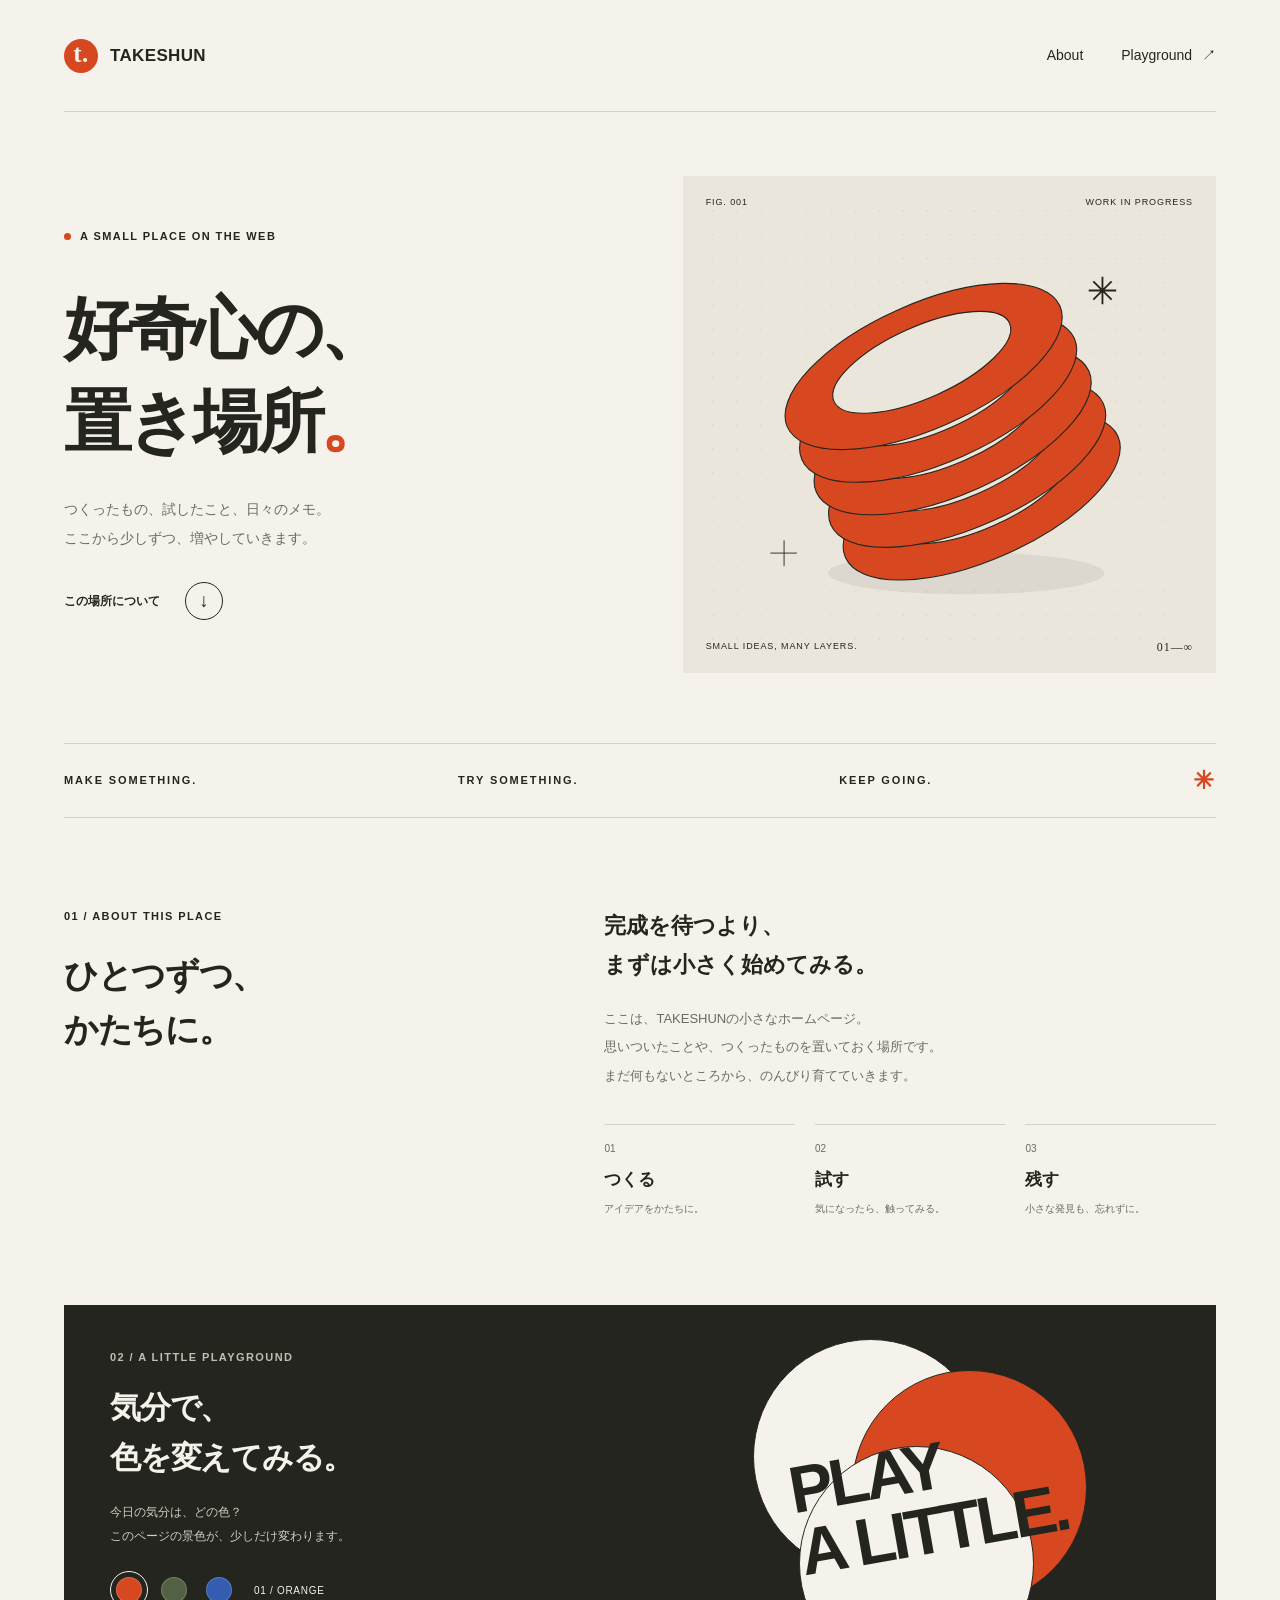
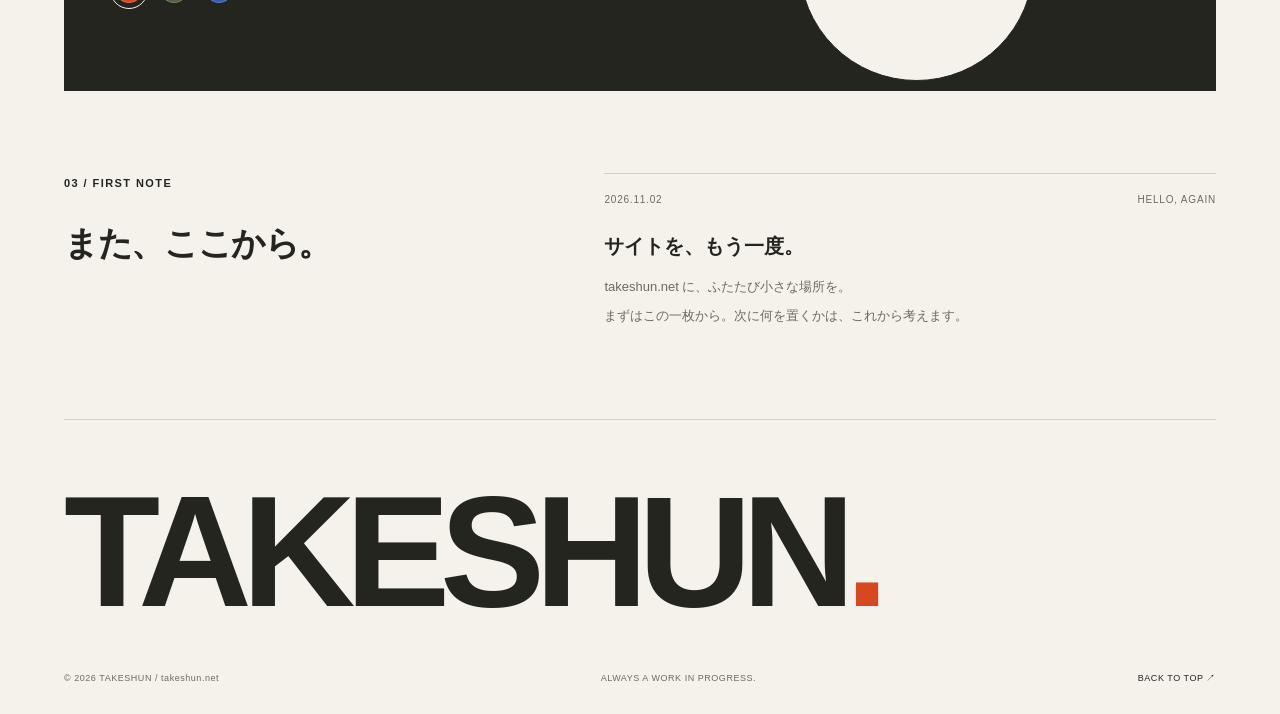
==== index.html @ ebda7972 "Create TAKESHUN personal website" ====
<!doctype html>
<html lang="ja">
<head>
  <meta charset="utf-8">
  <meta name="viewport" content="width=device-width, initial-scale=1">
  <meta name="theme-color" content="#f4f2eb">
  <meta name="description" content="TAKESHUN&#12398;&#23567;&#12373;&#12394;&#12507;&#12540;&#12512;&#12506;&#12540;&#12472;&#12290;&#12388;&#12367;&#12387;&#12383;&#12418;&#12398;&#12289;&#35430;&#12375;&#12383;&#12371;&#12392;&#12289;&#26085;&#12293;&#12398;&#12513;&#12514;&#12434;&#12289;&#23569;&#12375;&#12378;&#12388;&#12290;">
  <meta property="og:title" content="TAKESHUN &#8212; &#22909;&#22855;&#24515;&#12398;&#12289;&#32622;&#12365;&#22580;&#25152;&#12290;">
  <meta property="og:description" content="&#12388;&#12367;&#12427;&#12290;&#35430;&#12377;&#12290;&#23569;&#12375;&#12378;&#12388;&#12290;takeshun.net">
  <meta property="og:type" content="website">
  <title>TAKESHUN &#8212; &#22909;&#22855;&#24515;&#12398;&#12289;&#32622;&#12365;&#22580;&#25152;&#12290;</title>
  <link rel="icon" href="./favicon.svg" type="image/svg+xml">
  <link rel="stylesheet" href="./style.css">
  <script src="./script.js" defer></script>
</head>
<body id="top">
  <a class="skip" href="#main">&#26412;&#25991;&#12408;&#31227;&#21205;</a>
  <div class="page">
    <header class="header">
      <a class="brand" href="#top" aria-label="TAKESHUN &#12488;&#12483;&#12503;"><span class="brand-mark" aria-hidden="true">t.</span> TAKESHUN</a>
      <nav aria-label="&#12513;&#12452;&#12531;&#12490;&#12499;&#12466;&#12540;&#12471;&#12519;&#12531;"><a href="#about">About</a><a href="#playground">Playground <span aria-hidden="true">&#8599;</span></a></nav>
    </header>
    <main id="main">
      <section class="hero" aria-labelledby="hero-title">
        <div class="hero-copy">
          <p class="eyebrow"><span class="dot"></span> A SMALL PLACE ON THE WEB</p>
          <h1 id="hero-title">&#22909;&#22855;&#24515;&#12398;&#12289;<br>&#32622;&#12365;&#22580;&#25152;<span class="accent">&#12290;</span></h1>
          <p class="intro">&#12388;&#12367;&#12387;&#12383;&#12418;&#12398;&#12289;&#35430;&#12375;&#12383;&#12371;&#12392;&#12289;&#26085;&#12293;&#12398;&#12513;&#12514;&#12290;<br>&#12371;&#12371;&#12363;&#12425;&#23569;&#12375;&#12378;&#12388;&#12289;&#22679;&#12420;&#12375;&#12390;&#12356;&#12365;&#12414;&#12377;&#12290;</p>
          <a class="hero-link" href="#about">&#12371;&#12398;&#22580;&#25152;&#12395;&#12388;&#12356;&#12390; <span class="round-arrow" aria-hidden="true">&#8595;</span></a>
        </div>
        <div class="art-panel">
          <div class="art-label"><span>FIG. 001</span><span>WORK IN PROGRESS</span></div>
          <svg class="sculpture" viewBox="0 0 520 470" aria-hidden="true">
            <defs><pattern id="grid" width="26" height="26" patternUnits="userSpaceOnUse"><circle cx="1" cy="1" r=".8" fill="currentColor" opacity=".13"/></pattern></defs>
            <rect width="520" height="470" fill="url(#grid)"/>
            <ellipse cx="278" cy="397" rx="151" ry="23" fill="currentColor" opacity=".07"/>
            <g class="rings" transform="rotate(-24 260 235)">
              <g class="ring"><ellipse cx="260" cy="321" rx="163" ry="68"/><ellipse class="hole" cx="260" cy="316" rx="105" ry="39"/></g>
              <g class="ring"><ellipse cx="260" cy="282" rx="163" ry="68"/><ellipse class="hole" cx="260" cy="277" rx="105" ry="39"/></g>
              <g class="ring"><ellipse cx="260" cy="243" rx="163" ry="68"/><ellipse class="hole" cx="260" cy="238" rx="105" ry="39"/></g>
              <g class="ring"><ellipse cx="260" cy="204" rx="163" ry="68"/><ellipse class="hole" cx="260" cy="199" rx="105" ry="39"/></g>
              <g class="ring"><ellipse cx="260" cy="165" rx="163" ry="68"/><ellipse class="hole" cx="260" cy="160" rx="105" ry="39"/></g>
            </g>
            <path d="M427 73v30M412 88h30M417 78l20 20M417 98l20-20" stroke="currentColor" stroke-width="2"/>
            <path d="M64 375h29m-14-14v28" stroke="currentColor" stroke-width="1"/>
          </svg>
          <div class="art-bottom"><span>SMALL IDEAS, MANY LAYERS.</span><span class="art-number">01&#8212;&#8734;</span></div>
        </div>
      </section>
      <div class="ticker" aria-hidden="true"><span>MAKE SOMETHING.</span><span>TRY SOMETHING.</span><span>KEEP GOING.</span><span class="ticker-star">&#10035;</span></div>
      <section id="about" class="about section">
        <div class="section-heading"><span class="eyebrow">01 / ABOUT THIS PLACE</span><h2>&#12402;&#12392;&#12388;&#12378;&#12388;&#12289;<br>&#12363;&#12383;&#12385;&#12395;&#12290;</h2></div>
        <div class="about-content"><p class="lead">&#23436;&#25104;&#12434;&#24453;&#12388;&#12424;&#12426;&#12289;<br>&#12414;&#12378;&#12399;&#23567;&#12373;&#12367;&#22987;&#12417;&#12390;&#12415;&#12427;&#12290;</p><p>&#12371;&#12371;&#12399;&#12289;TAKESHUN&#12398;&#23567;&#12373;&#12394;&#12507;&#12540;&#12512;&#12506;&#12540;&#12472;&#12290;<br>&#24605;&#12356;&#12388;&#12356;&#12383;&#12371;&#12392;&#12420;&#12289;&#12388;&#12367;&#12387;&#12383;&#12418;&#12398;&#12434;&#32622;&#12356;&#12390;&#12362;&#12367;&#22580;&#25152;&#12391;&#12377;&#12290;<br>&#12414;&#12384;&#20309;&#12418;&#12394;&#12356;&#12392;&#12371;&#12429;&#12363;&#12425;&#12289;&#12398;&#12435;&#12403;&#12426;&#32946;&#12390;&#12390;&#12356;&#12365;&#12414;&#12377;&#12290;</p>
          <div class="principles"><div><span>01</span><strong>&#12388;&#12367;&#12427;</strong><small>&#12450;&#12452;&#12487;&#12450;&#12434;&#12363;&#12383;&#12385;&#12395;&#12290;</small></div><div><span>02</span><strong>&#35430;&#12377;</strong><small>&#27671;&#12395;&#12394;&#12387;&#12383;&#12425;&#12289;&#35302;&#12387;&#12390;&#12415;&#12427;&#12290;</small></div><div><span>03</span><strong>&#27531;&#12377;</strong><small>&#23567;&#12373;&#12394;&#30330;&#35211;&#12418;&#12289;&#24536;&#12428;&#12378;&#12395;&#12290;</small></div></div>
        </div>
      </section>
      <section id="playground" class="playground section">
        <div class="play-copy"><span class="eyebrow">02 / A LITTLE PLAYGROUND</span><h2>&#27671;&#20998;&#12391;&#12289;<br>&#33394;&#12434;&#22793;&#12360;&#12390;&#12415;&#12427;&#12290;</h2><p>&#20170;&#26085;&#12398;&#27671;&#20998;&#12399;&#12289;&#12393;&#12398;&#33394;&#65311;<br>&#12371;&#12398;&#12506;&#12540;&#12472;&#12398;&#26223;&#33394;&#12364;&#12289;&#23569;&#12375;&#12384;&#12369;&#22793;&#12431;&#12426;&#12414;&#12377;&#12290;</p>
          <div class="palette" role="group" aria-label="&#12506;&#12540;&#12472;&#12398;&#12450;&#12463;&#12475;&#12531;&#12488;&#12459;&#12521;&#12540;">
            <button class="swatch selected" data-theme="orange" aria-label="&#12458;&#12524;&#12531;&#12472;" aria-pressed="true"><span style="--swatch:#d74720"></span></button>
            <button class="swatch" data-theme="green" aria-label="&#12464;&#12522;&#12540;&#12531;" aria-pressed="false"><span style="--swatch:#526044"></span></button>
            <button class="swatch" data-theme="blue" aria-label="&#12502;&#12523;&#12540;" aria-pressed="false"><span style="--swatch:#355cb0"></span></button>
            <span class="palette-name" id="palette-name" aria-live="polite">01 / ORANGE</span>
          </div>
        </div>
        <div class="play-art" aria-hidden="true"><div class="play-disc disc-one"></div><div class="play-disc disc-two"></div><div class="play-disc disc-three"></div><span>PLAY<br>A LITTLE.</span></div>
      </section>
      <section class="note section" aria-labelledby="note-title"><div class="section-heading"><span class="eyebrow">03 / FIRST NOTE</span><h2 id="note-title">&#12414;&#12383;&#12289;&#12371;&#12371;&#12363;&#12425;&#12290;</h2></div><article><div class="note-meta"><time datetime="2026-11-02">2026.11.02</time><span>HELLO, AGAIN</span></div><h3>&#12469;&#12452;&#12488;&#12434;&#12289;&#12418;&#12358;&#19968;&#24230;&#12290;</h3><p>takeshun.net &#12395;&#12289;&#12405;&#12383;&#12383;&#12403;&#23567;&#12373;&#12394;&#22580;&#25152;&#12434;&#12290;<br>&#12414;&#12378;&#12399;&#12371;&#12398;&#19968;&#26522;&#12363;&#12425;&#12290;&#27425;&#12395;&#20309;&#12434;&#32622;&#12367;&#12363;&#12399;&#12289;&#12371;&#12428;&#12363;&#12425;&#32771;&#12360;&#12414;&#12377;&#12290;</p></article></section>
    </main>
    <footer><a class="footer-wordmark" href="#top" aria-label="&#12506;&#12540;&#12472;&#12398;&#20808;&#38957;&#12408;">TAKESHUN<span class="accent">.</span></a><div class="footer-bottom"><span>&#169; 2026 TAKESHUN / takeshun.net</span><span>ALWAYS A WORK IN PROGRESS.</span><a href="#top">BACK TO TOP &#8599;</a></div></footer>
  </div>
</body>
</html>
---- style.css ----
:root{--bg:#f4f2eb;--ink:#25251f;--muted:#6c6a62;--line:#d4d1c6;--accent:#d74720;--tint:#eae6dc;--white:#fffdf6;color-scheme:light}
*{box-sizing:border-box}html{scroll-behavior:smooth;scroll-padding-top:24px}body{margin:0;background:var(--bg);color:var(--ink);font-family:"Yu Gothic","Hiragino Kaku Gothic ProN",Meiryo,sans-serif;-webkit-font-smoothing:antialiased}a{color:inherit;text-decoration:none}button{font:inherit}a,button{-webkit-tap-highlight-color:transparent}a:focus-visible,button:focus-visible{outline:3px solid var(--accent);outline-offset:6px}.skip{position:fixed;left:16px;top:-90px;z-index:10;background:var(--ink);color:white;padding:12px}.skip:focus{top:16px}.page{max-width:1440px;margin:auto;padding:0 64px}.header{height:112px;display:flex;align-items:center;justify-content:space-between;border-bottom:1px solid var(--line)}.brand{display:flex;align-items:center;gap:12px;font:800 17px Arial,sans-serif;letter-spacing:.02em}.brand-mark{display:grid;place-items:center;width:34px;height:34px;background:var(--accent);color:var(--bg);border-radius:50%;font:bold 25px Georgia,serif;padding-bottom:4px}nav{display:flex;gap:38px;font:14px Arial,sans-serif}nav a:hover{color:var(--accent)}nav span{padding-left:6px}.hero{display:grid;grid-template-columns:1.1fr 1fr;align-items:center;gap:32px;padding:64px 0 70px}.eyebrow{font:11px/1.5 Arial,sans-serif;font-weight:600;letter-spacing:.13em}.hero .eyebrow{display:flex;align-items:center;gap:9px;margin:0 0 38px}.dot{height:7px;width:7px;border-radius:50%;background:var(--accent)}h1{font-size:clamp(42px,5.3vw,76px);line-height:1.37;letter-spacing:-.065em;margin:0 0 26px;font-weight:700}.accent{color:var(--accent)}.intro{font-size:14px;line-height:2.1;color:var(--muted);margin:0 0 29px}.hero-link{display:inline-flex;align-items:center;gap:25px;font-size:12px;font-weight:700}.round-arrow{display:grid;place-items:center;width:38px;height:38px;border:1px solid var(--ink);border-radius:50%;font:19px Arial,sans-serif;transition:background .2s,color .2s}.hero-link:hover .round-arrow{background:var(--ink);color:var(--bg)}.art-panel{position:relative;background:var(--tint);padding:20px 23px 18px;align-self:stretch;display:flex;flex-direction:column;justify-content:space-between;min-height:400px}.art-label,.art-bottom{display:flex;justify-content:space-between;align-items:center;font:9px/1.5 Arial,sans-serif;letter-spacing:.1em}.sculpture{display:block;width:100%;max-height:430px;overflow:visible}.ring{fill:var(--accent);stroke:var(--ink);stroke-width:1.2;transition:fill .3s}.hole{fill:var(--tint);stroke:var(--ink)}.art-number{font:12px Georgia,serif}.ticker{border-top:1px solid var(--line);border-bottom:1px solid var(--line);display:flex;justify-content:space-between;align-items:center;gap:20px;padding:22px 0;font:11px Arial,sans-serif;font-weight:700;letter-spacing:.17em}.ticker-star{font-size:25px;color:var(--accent)}.section{scroll-margin-top:28px}.about{display:grid;grid-template-columns:1fr 1.3fr;gap:70px;padding:88px 0}.section-heading h2,.play-copy h2{font-size:34px;letter-spacing:-.04em;line-height:1.6;margin:24px 0 0}.lead{font-size:22px!important;line-height:1.8!important;font-weight:700;color:var(--ink)!important;margin:0 0 20px!important}.about-content>p{font-size:13px;line-height:2.2;color:var(--muted);margin:0}.principles{display:grid;grid-template-columns:repeat(3,1fr);margin-top:34px;gap:20px}.principles>div{border-top:1px solid var(--line);padding-top:18px}.principles span{font:10px Arial,sans-serif;color:var(--muted);display:block}.principles strong{font-size:17px;display:block;margin:14px 0 9px}.principles small{font-size:10px;color:var(--muted);line-height:1.7;display:block}.playground{display:grid;grid-template-columns:1fr 1fr;background:var(--ink);color:var(--bg);overflow:hidden;min-height:386px}.play-copy{padding:42px 46px}.play-copy>.eyebrow{color:#c0bfb2}.play-copy h2{margin-top:17px;font-size:31px}.play-copy p{font-size:12px;line-height:2;color:#d0cfc4;margin:18px 0 23px}.palette{display:flex;align-items:center;gap:7px}.swatch{display:grid;place-items:center;width:38px;height:38px;padding:5px;border:1px solid transparent;background:transparent;border-radius:50%;cursor:pointer}.swatch span{display:block;width:26px;height:26px;background:var(--swatch);border-radius:50%;border:1px solid #ffffff30}.swatch.selected{border-color:var(--bg)}.swatch:focus-visible{outline-color:var(--bg)}.palette-name{font:10px Arial,sans-serif;letter-spacing:.07em;margin-left:9px}.play-art{position:relative;min-height:360px;display:flex;align-items:center;justify-content:center;isolation:isolate}.play-art>span{position:relative;z-index:2;color:var(--ink);font:900 66px/.95 Arial,sans-serif;letter-spacing:-.06em;transform:rotate(-10deg)}.play-disc{position:absolute;width:235px;height:235px;border-radius:50%;background:var(--accent);border:1px solid var(--ink);transition:background .3s}.disc-one{transform:translate(-58px,-42px);background:var(--bg)}.disc-two{transform:translate(41px,-11px)}.disc-three{transform:translate(-12px,65px);background:var(--bg)}.note{display:grid;grid-template-columns:1fr 1.3fr;gap:70px;padding:82px 0 88px;border-bottom:1px solid var(--line)}.note article{border-top:1px solid var(--line);padding-top:20px}.note-meta{display:flex;justify-content:space-between;font:10px Arial,sans-serif;letter-spacing:.08em;color:var(--muted)}.note h3{font-size:20px;margin:28px 0 13px}.note p{font-size:13px;line-height:2.2;color:var(--muted);margin:0}footer{padding:45px 0 28px}.footer-wordmark{font:900 clamp(46px,12.3vw,173px)/1.1 Arial,sans-serif;letter-spacing:-.065em;display:block;width:max-content;max-width:100%}.footer-bottom{display:flex;justify-content:space-between;gap:18px;margin-top:33px;font:9px/1.7 Arial,sans-serif;letter-spacing:.06em;color:var(--muted)}.footer-bottom a{color:var(--ink)}.footer-bottom a:hover{text-decoration:underline}
@media(min-width:1500px){.hero{gap:64px}}
@media(max-width:1000px){.page{padding:0 36px}.hero{gap:22px;padding:48px 0}.art-panel{padding:16px;min-height:330px}.hero .eyebrow{font-size:9px;letter-spacing:.08em;margin-bottom:25px}.intro{font-size:12px}.about,.note{gap:35px;padding:64px 0}.play-copy{padding:34px 28px}.play-art>span{font-size:54px}.play-disc{width:190px;height:190px}.art-label,.art-bottom{font-size:8px}.principles{gap:12px}}
@media(max-width:650px){.page{padding:0 22px}.header{height:84px}.brand{font-size:14px;gap:9px}.brand-mark{width:30px;height:30px;font-size:23px}nav{font-size:12px;gap:19px}.hero{grid-template-columns:1fr;gap:34px;padding:42px 0 34px}.hero .eyebrow{font-size:9px;margin-bottom:26px}h1{font-size:clamp(44px,11vw,66px);line-height:1.4;margin-bottom:21px}.intro{font-size:12px;margin-bottom:22px}.hero-link{font-size:11px;gap:19px}.art-panel{min-height:0;padding:17px}.sculpture{max-height:325px}.art-label,.art-bottom{font-size:8px}.ticker{gap:10px;font-size:8px;letter-spacing:.06em;padding:15px 0}.ticker-star{font-size:19px}.about,.note{grid-template-columns:1fr;gap:30px;padding:49px 0}.section-heading h2{font-size:28px;line-height:1.5;margin-top:17px}.section-heading h2 br{display:none}.lead{font-size:19px!important}.about-content>p,.note p{font-size:12px}.principles{gap:13px;margin-top:28px}.principles small{font-size:9px}.playground{grid-template-columns:1fr}.play-copy{padding:32px 26px 8px}.play-copy h2{font-size:28px}.play-art{min-height:310px}.play-art>span{font-size:60px}.play-disc{width:200px;height:200px}.note{gap:24px}.note h3{font-size:18px;margin-top:22px}footer{padding-top:31px}.footer-wordmark{font-size:clamp(46px,12vw,78px)}.footer-bottom{margin-top:23px;font-size:8px;flex-wrap:wrap;row-gap:14px}.footer-bottom>span:nth-child(2){display:none}}
@media(prefers-reduced-motion:reduce){html{scroll-behavior:auto}*{transition:none!important}}
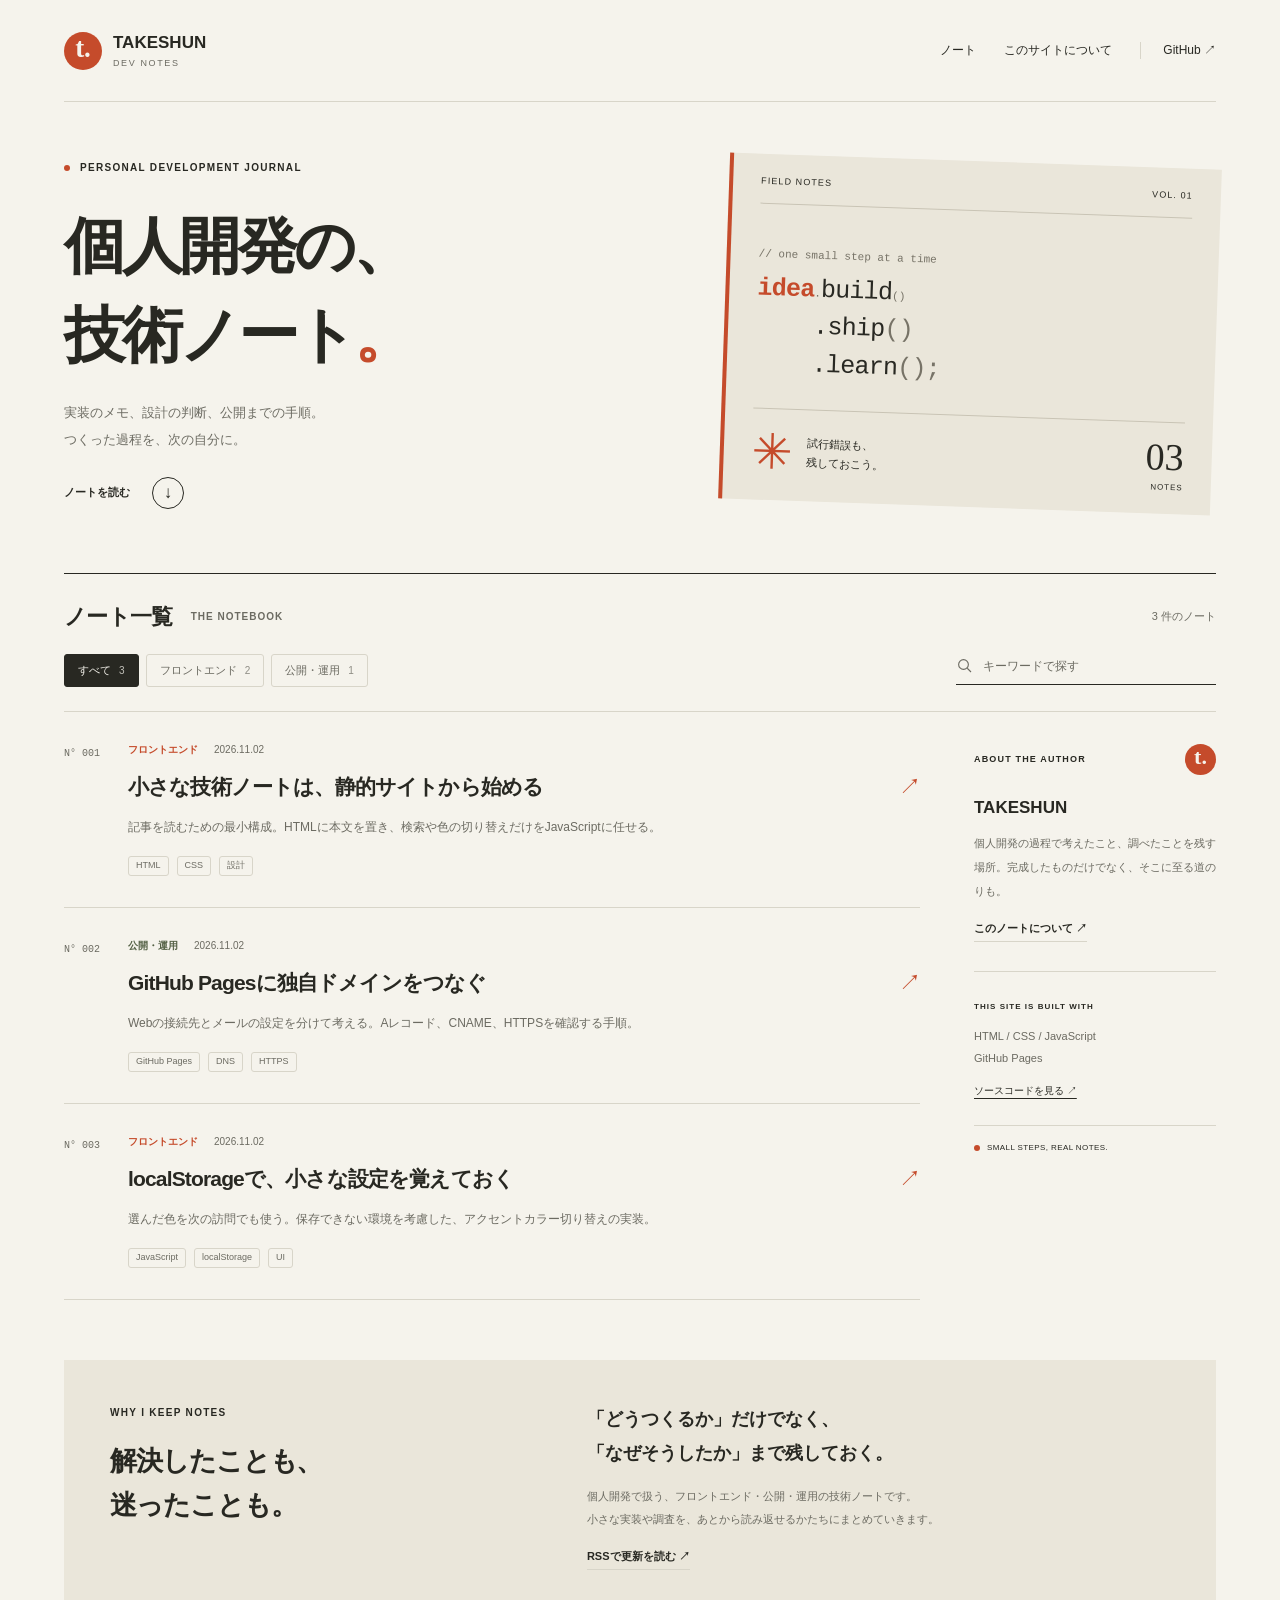
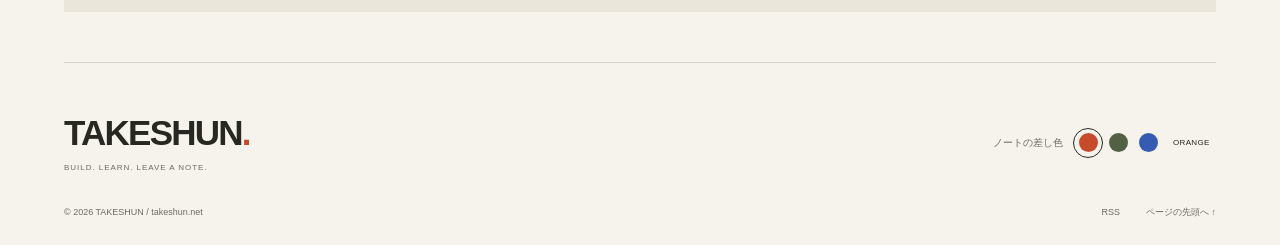
==== commit 8b3abc65: "Turn TAKESHUN into a personal development notebook" ====
--- a/index.html
+++ b/index.html
@@ -1,74 +1,12 @@
 <!doctype html>
-<html lang="ja">
-<head>
-  <meta charset="utf-8">
-  <meta name="viewport" content="width=device-width, initial-scale=1">
-  <meta name="theme-color" content="#f4f2eb">
-  <meta name="description" content="TAKESHUN&#12398;&#23567;&#12373;&#12394;&#12507;&#12540;&#12512;&#12506;&#12540;&#12472;&#12290;&#12388;&#12367;&#12387;&#12383;&#12418;&#12398;&#12289;&#35430;&#12375;&#12383;&#12371;&#12392;&#12289;&#26085;&#12293;&#12398;&#12513;&#12514;&#12434;&#12289;&#23569;&#12375;&#12378;&#12388;&#12290;">
-  <meta property="og:title" content="TAKESHUN &#8212; &#22909;&#22855;&#24515;&#12398;&#12289;&#32622;&#12365;&#22580;&#25152;&#12290;">
-  <meta property="og:description" content="&#12388;&#12367;&#12427;&#12290;&#35430;&#12377;&#12290;&#23569;&#12375;&#12378;&#12388;&#12290;takeshun.net">
-  <meta property="og:type" content="website">
-  <title>TAKESHUN &#8212; &#22909;&#22855;&#24515;&#12398;&#12289;&#32622;&#12365;&#22580;&#25152;&#12290;</title>
-  <link rel="icon" href="./favicon.svg" type="image/svg+xml">
-  <link rel="stylesheet" href="./style.css">
-  <script src="./script.js" defer></script>
-</head>
-<body id="top">
-  <a class="skip" href="#main">&#26412;&#25991;&#12408;&#31227;&#21205;</a>
-  <div class="page">
-    <header class="header">
-      <a class="brand" href="#top" aria-label="TAKESHUN &#12488;&#12483;&#12503;"><span class="brand-mark" aria-hidden="true">t.</span> TAKESHUN</a>
-      <nav aria-label="&#12513;&#12452;&#12531;&#12490;&#12499;&#12466;&#12540;&#12471;&#12519;&#12531;"><a href="#about">About</a><a href="#playground">Playground <span aria-hidden="true">&#8599;</span></a></nav>
-    </header>
-    <main id="main">
-      <section class="hero" aria-labelledby="hero-title">
-        <div class="hero-copy">
-          <p class="eyebrow"><span class="dot"></span> A SMALL PLACE ON THE WEB</p>
-          <h1 id="hero-title">&#22909;&#22855;&#24515;&#12398;&#12289;<br>&#32622;&#12365;&#22580;&#25152;<span class="accent">&#12290;</span></h1>
-          <p class="intro">&#12388;&#12367;&#12387;&#12383;&#12418;&#12398;&#12289;&#35430;&#12375;&#12383;&#12371;&#12392;&#12289;&#26085;&#12293;&#12398;&#12513;&#12514;&#12290;<br>&#12371;&#12371;&#12363;&#12425;&#23569;&#12375;&#12378;&#12388;&#12289;&#22679;&#12420;&#12375;&#12390;&#12356;&#12365;&#12414;&#12377;&#12290;</p>
-          <a class="hero-link" href="#about">&#12371;&#12398;&#22580;&#25152;&#12395;&#12388;&#12356;&#12390; <span class="round-arrow" aria-hidden="true">&#8595;</span></a>
-        </div>
-        <div class="art-panel">
-          <div class="art-label"><span>FIG. 001</span><span>WORK IN PROGRESS</span></div>
-          <svg class="sculpture" viewBox="0 0 520 470" aria-hidden="true">
-            <defs><pattern id="grid" width="26" height="26" patternUnits="userSpaceOnUse"><circle cx="1" cy="1" r=".8" fill="currentColor" opacity=".13"/></pattern></defs>
-            <rect width="520" height="470" fill="url(#grid)"/>
-            <ellipse cx="278" cy="397" rx="151" ry="23" fill="currentColor" opacity=".07"/>
-            <g class="rings" transform="rotate(-24 260 235)">
-              <g class="ring"><ellipse cx="260" cy="321" rx="163" ry="68"/><ellipse class="hole" cx="260" cy="316" rx="105" ry="39"/></g>
-              <g class="ring"><ellipse cx="260" cy="282" rx="163" ry="68"/><ellipse class="hole" cx="260" cy="277" rx="105" ry="39"/></g>
-              <g class="ring"><ellipse cx="260" cy="243" rx="163" ry="68"/><ellipse class="hole" cx="260" cy="238" rx="105" ry="39"/></g>
-              <g class="ring"><ellipse cx="260" cy="204" rx="163" ry="68"/><ellipse class="hole" cx="260" cy="199" rx="105" ry="39"/></g>
-              <g class="ring"><ellipse cx="260" cy="165" rx="163" ry="68"/><ellipse class="hole" cx="260" cy="160" rx="105" ry="39"/></g>
-            </g>
-            <path d="M427 73v30M412 88h30M417 78l20 20M417 98l20-20" stroke="currentColor" stroke-width="2"/>
-            <path d="M64 375h29m-14-14v28" stroke="currentColor" stroke-width="1"/>
-          </svg>
-          <div class="art-bottom"><span>SMALL IDEAS, MANY LAYERS.</span><span class="art-number">01&#8212;&#8734;</span></div>
-        </div>
-      </section>
-      <div class="ticker" aria-hidden="true"><span>MAKE SOMETHING.</span><span>TRY SOMETHING.</span><span>KEEP GOING.</span><span class="ticker-star">&#10035;</span></div>
-      <section id="about" class="about section">
-        <div class="section-heading"><span class="eyebrow">01 / ABOUT THIS PLACE</span><h2>&#12402;&#12392;&#12388;&#12378;&#12388;&#12289;<br>&#12363;&#12383;&#12385;&#12395;&#12290;</h2></div>
-        <div class="about-content"><p class="lead">&#23436;&#25104;&#12434;&#24453;&#12388;&#12424;&#12426;&#12289;<br>&#12414;&#12378;&#12399;&#23567;&#12373;&#12367;&#22987;&#12417;&#12390;&#12415;&#12427;&#12290;</p><p>&#12371;&#12371;&#12399;&#12289;TAKESHUN&#12398;&#23567;&#12373;&#12394;&#12507;&#12540;&#12512;&#12506;&#12540;&#12472;&#12290;<br>&#24605;&#12356;&#12388;&#12356;&#12383;&#12371;&#12392;&#12420;&#12289;&#12388;&#12367;&#12387;&#12383;&#12418;&#12398;&#12434;&#32622;&#12356;&#12390;&#12362;&#12367;&#22580;&#25152;&#12391;&#12377;&#12290;<br>&#12414;&#12384;&#20309;&#12418;&#12394;&#12356;&#12392;&#12371;&#12429;&#12363;&#12425;&#12289;&#12398;&#12435;&#12403;&#12426;&#32946;&#12390;&#12390;&#12356;&#12365;&#12414;&#12377;&#12290;</p>
-          <div class="principles"><div><span>01</span><strong>&#12388;&#12367;&#12427;</strong><small>&#12450;&#12452;&#12487;&#12450;&#12434;&#12363;&#12383;&#12385;&#12395;&#12290;</small></div><div><span>02</span><strong>&#35430;&#12377;</strong><small>&#27671;&#12395;&#12394;&#12387;&#12383;&#12425;&#12289;&#35302;&#12387;&#12390;&#12415;&#12427;&#12290;</small></div><div><span>03</span><strong>&#27531;&#12377;</strong><small>&#23567;&#12373;&#12394;&#30330;&#35211;&#12418;&#12289;&#24536;&#12428;&#12378;&#12395;&#12290;</small></div></div>
-        </div>
-      </section>
-      <section id="playground" class="playground section">
-        <div class="play-copy"><span class="eyebrow">02 / A LITTLE PLAYGROUND</span><h2>&#27671;&#20998;&#12391;&#12289;<br>&#33394;&#12434;&#22793;&#12360;&#12390;&#12415;&#12427;&#12290;</h2><p>&#20170;&#26085;&#12398;&#27671;&#20998;&#12399;&#12289;&#12393;&#12398;&#33394;&#65311;<br>&#12371;&#12398;&#12506;&#12540;&#12472;&#12398;&#26223;&#33394;&#12364;&#12289;&#23569;&#12375;&#12384;&#12369;&#22793;&#12431;&#12426;&#12414;&#12377;&#12290;</p>
-          <div class="palette" role="group" aria-label="&#12506;&#12540;&#12472;&#12398;&#12450;&#12463;&#12475;&#12531;&#12488;&#12459;&#12521;&#12540;">
-            <button class="swatch selected" data-theme="orange" aria-label="&#12458;&#12524;&#12531;&#12472;" aria-pressed="true"><span style="--swatch:#d74720"></span></button>
-            <button class="swatch" data-theme="green" aria-label="&#12464;&#12522;&#12540;&#12531;" aria-pressed="false"><span style="--swatch:#526044"></span></button>
-            <button class="swatch" data-theme="blue" aria-label="&#12502;&#12523;&#12540;" aria-pressed="false"><span style="--swatch:#355cb0"></span></button>
-            <span class="palette-name" id="palette-name" aria-live="polite">01 / ORANGE</span>
-          </div>
-        </div>
-        <div class="play-art" aria-hidden="true"><div class="play-disc disc-one"></div><div class="play-disc disc-two"></div><div class="play-disc disc-three"></div><span>PLAY<br>A LITTLE.</span></div>
-      </section>
-      <section class="note section" aria-labelledby="note-title"><div class="section-heading"><span class="eyebrow">03 / FIRST NOTE</span><h2 id="note-title">&#12414;&#12383;&#12289;&#12371;&#12371;&#12363;&#12425;&#12290;</h2></div><article><div class="note-meta"><time datetime="2026-11-02">2026.11.02</time><span>HELLO, AGAIN</span></div><h3>&#12469;&#12452;&#12488;&#12434;&#12289;&#12418;&#12358;&#19968;&#24230;&#12290;</h3><p>takeshun.net &#12395;&#12289;&#12405;&#12383;&#12383;&#12403;&#23567;&#12373;&#12394;&#22580;&#25152;&#12434;&#12290;<br>&#12414;&#12378;&#12399;&#12371;&#12398;&#19968;&#26522;&#12363;&#12425;&#12290;&#27425;&#12395;&#20309;&#12434;&#32622;&#12367;&#12363;&#12399;&#12289;&#12371;&#12428;&#12363;&#12425;&#32771;&#12360;&#12414;&#12377;&#12290;</p></article></section>
-    </main>
-    <footer><a class="footer-wordmark" href="#top" aria-label="&#12506;&#12540;&#12472;&#12398;&#20808;&#38957;&#12408;">TAKESHUN<span class="accent">.</span></a><div class="footer-bottom"><span>&#169; 2026 TAKESHUN / takeshun.net</span><span>ALWAYS A WORK IN PROGRESS.</span><a href="#top">BACK TO TOP &#8599;</a></div></footer>
-  </div>
-</body>
-</html>
+<html lang="ja"><head><meta charset="utf-8"><meta name="viewport" content="width=device-width, initial-scale=1"><meta name="theme-color" content="#f5f3ec"><title>TAKESHUN DEV NOTES &#8212; &#20491;&#20154;&#38283;&#30330;&#12398;&#25216;&#34899;&#12494;&#12540;&#12488;</title><meta name="description" content="&#20491;&#20154;&#38283;&#30330;&#12398;&#23455;&#35013;&#12513;&#12514;&#12289;&#35373;&#35336;&#12398;&#21028;&#26029;&#12289;&#20844;&#38283;&#12414;&#12391;&#12398;&#25163;&#38918;&#12290;&#12388;&#12367;&#12387;&#12383;&#36942;&#31243;&#12434;&#12289;&#27425;&#12398;&#33258;&#20998;&#12395;&#27531;&#12377;&#25216;&#34899;&#12494;&#12540;&#12488;&#12290;"><meta property="og:title" content="TAKESHUN DEV NOTES &#8212; &#20491;&#20154;&#38283;&#30330;&#12398;&#25216;&#34899;&#12494;&#12540;&#12488;"><meta property="og:description" content="&#20491;&#20154;&#38283;&#30330;&#12398;&#23455;&#35013;&#12513;&#12514;&#12289;&#35373;&#35336;&#12398;&#21028;&#26029;&#12289;&#20844;&#38283;&#12414;&#12391;&#12398;&#25163;&#38918;&#12290;&#12388;&#12367;&#12387;&#12383;&#36942;&#31243;&#12434;&#12289;&#27425;&#12398;&#33258;&#20998;&#12395;&#27531;&#12377;&#25216;&#34899;&#12494;&#12540;&#12488;&#12290;"><meta property="og:type" content="website"><meta property="og:url" content="https://takeshun.net/"><link rel="canonical" href="https://takeshun.net/"><link rel="icon" href="./favicon.svg" type="image/svg+xml"><link rel="alternate" type="application/rss+xml" title="TAKESHUN DEV NOTES" href="./feed.xml"><link rel="stylesheet" href="./style.css"><script src="./script.js" defer></script></head><body id="top">
+<a class="skip" href="#main">&#26412;&#25991;&#12408;&#31227;&#21205;</a><div class="page"><header class="header"><a class="brand" href="./index.html"><span class="brand-mark" aria-hidden="true">t.</span><span>TAKESHUN<small>DEV NOTES</small></span></a><nav aria-label="&#12513;&#12452;&#12531;&#12490;&#12499;&#12466;&#12540;&#12471;&#12519;&#12531;"><a href="./index.html#notes">&#12494;&#12540;&#12488;</a><a href="./index.html#about">&#12371;&#12398;&#12469;&#12452;&#12488;&#12395;&#12388;&#12356;&#12390;</a><a class="github-link" href="https://github.com/grazios/takeshun.net">GitHub <span aria-hidden="true">&#8599;</span></a></nav></header><main id="main">
+<section class="hero"><div class="hero-copy"><p class="eyebrow"><span class="dot"></span> PERSONAL DEVELOPMENT JOURNAL</p><h1>&#20491;&#20154;&#38283;&#30330;&#12398;&#12289;<br>&#25216;&#34899;&#12494;&#12540;&#12488;<span class="accent">&#12290;</span></h1><p class="intro">&#23455;&#35013;&#12398;&#12513;&#12514;&#12289;&#35373;&#35336;&#12398;&#21028;&#26029;&#12289;&#20844;&#38283;&#12414;&#12391;&#12398;&#25163;&#38918;&#12290;<br>&#12388;&#12367;&#12387;&#12383;&#36942;&#31243;&#12434;&#12289;&#27425;&#12398;&#33258;&#20998;&#12395;&#12290;</p><a class="hero-link" href="#notes">&#12494;&#12540;&#12488;&#12434;&#35501;&#12416; <span aria-hidden="true">&#8595;</span></a></div><div class="notebook" aria-hidden="true"><div class="notebook-top"><span>FIELD NOTES</span><span>VOL. 01</span></div><div class="notebook-code"><span class="code-muted">// one small step at a time</span><br><b>idea</b><span class="code-muted">.</span>build<span class="code-muted">()</span><br><span class="code-indent">.ship<span class="code-muted">()</span></span><br><span class="code-indent">.learn<span class="code-muted">();</span></span></div><div class="notebook-bottom"><span class="notebook-star">&#10035;</span><span>&#35430;&#34892;&#37679;&#35492;&#12418;&#12289;<br>&#27531;&#12375;&#12390;&#12362;&#12371;&#12358;&#12290;</span><span class="notebook-count">03<small>NOTES</small></span></div></div></section>
+<section id="notes" class="notes-section" aria-labelledby="notes-title"><div class="section-top"><h2 id="notes-title">&#12494;&#12540;&#12488;&#19968;&#35239;<span class="eyebrow">THE NOTEBOOK</span></h2><span class="result-count" role="status"><span id="result-count">3</span> &#20214;&#12398;&#12494;&#12540;&#12488;</span></div>
+<div class="tools" data-js-only hidden><div class="filters" role="group" aria-label="&#12459;&#12486;&#12468;&#12522;&#12391;&#32094;&#12426;&#36796;&#12416;"><button data-filter="all" aria-pressed="true" class="active">&#12377;&#12409;&#12390; <span>3</span></button><button data-filter="frontend" aria-pressed="false">&#12501;&#12525;&#12531;&#12488;&#12456;&#12531;&#12489; <span>2</span></button><button data-filter="deployment" aria-pressed="false">&#20844;&#38283;&#12539;&#36939;&#29992; <span>1</span></button></div><div class="search-wrap"><svg viewBox="0 0 24 24" width="18" height="18" aria-hidden="true"><circle cx="10" cy="10" r="6.5" fill="none" stroke="currentColor" stroke-width="1.5"/><path d="m15 15 5 5" stroke="currentColor" stroke-width="1.5"/></svg><label class="sr-only" for="note-search">&#12479;&#12452;&#12488;&#12523;&#12539;&#27010;&#35201;&#12539;&#12479;&#12464;&#12391;&#26908;&#32034;</label><input id="note-search" type="search" placeholder="&#12461;&#12540;&#12527;&#12540;&#12489;&#12391;&#25506;&#12377;" autocomplete="off"></div></div>
+<div class="notes-layout"><div class="note-list"><article class="note-card" data-note data-category="frontend" data-search="HTML CSS &#35373;&#35336;"><div class="note-index">N&#176; 001</div><div class="note-content"><div class="note-meta"><span class="category frontend">&#12501;&#12525;&#12531;&#12488;&#12456;&#12531;&#12489;</span><time datetime="2026-11-02">2026.11.02</time></div><h3><a href="./notes/static-site.html">&#23567;&#12373;&#12394;&#25216;&#34899;&#12494;&#12540;&#12488;&#12399;&#12289;&#38745;&#30340;&#12469;&#12452;&#12488;&#12363;&#12425;&#22987;&#12417;&#12427;<span class="note-arrow" aria-hidden="true">&#8599;</span></a></h3><p>&#35352;&#20107;&#12434;&#35501;&#12416;&#12383;&#12417;&#12398;&#26368;&#23567;&#27083;&#25104;&#12290;HTML&#12395;&#26412;&#25991;&#12434;&#32622;&#12365;&#12289;&#26908;&#32034;&#12420;&#33394;&#12398;&#20999;&#12426;&#26367;&#12360;&#12384;&#12369;&#12434;JavaScript&#12395;&#20219;&#12379;&#12427;&#12290;</p><div class="tags"><span>HTML</span><span>CSS</span><span>&#35373;&#35336;</span></div></div></article>
+<article class="note-card" data-note data-category="deployment" data-search="GitHub Pages DNS HTTPS"><div class="note-index">N&#176; 002</div><div class="note-content"><div class="note-meta"><span class="category deployment">&#20844;&#38283;&#12539;&#36939;&#29992;</span><time datetime="2026-11-02">2026.11.02</time></div><h3><a href="./notes/github-pages-domain.html">GitHub Pages&#12395;&#29420;&#33258;&#12489;&#12513;&#12452;&#12531;&#12434;&#12388;&#12394;&#12368;<span class="note-arrow" aria-hidden="true">&#8599;</span></a></h3><p>Web&#12398;&#25509;&#32154;&#20808;&#12392;&#12513;&#12540;&#12523;&#12398;&#35373;&#23450;&#12434;&#20998;&#12369;&#12390;&#32771;&#12360;&#12427;&#12290;A&#12524;&#12467;&#12540;&#12489;&#12289;CNAME&#12289;HTTPS&#12434;&#30906;&#35469;&#12377;&#12427;&#25163;&#38918;&#12290;</p><div class="tags"><span>GitHub Pages</span><span>DNS</span><span>HTTPS</span></div></div></article>
+<article class="note-card" data-note data-category="frontend" data-search="JavaScript localStorage UI"><div class="note-index">N&#176; 003</div><div class="note-content"><div class="note-meta"><span class="category frontend">&#12501;&#12525;&#12531;&#12488;&#12456;&#12531;&#12489;</span><time datetime="2026-11-02">2026.11.02</time></div><h3><a href="./notes/localstorage-theme.html">localStorage&#12391;&#12289;&#23567;&#12373;&#12394;&#35373;&#23450;&#12434;&#35226;&#12360;&#12390;&#12362;&#12367;<span class="note-arrow" aria-hidden="true">&#8599;</span></a></h3><p>&#36984;&#12435;&#12384;&#33394;&#12434;&#27425;&#12398;&#35370;&#21839;&#12391;&#12418;&#20351;&#12358;&#12290;&#20445;&#23384;&#12391;&#12365;&#12394;&#12356;&#29872;&#22659;&#12434;&#32771;&#24942;&#12375;&#12383;&#12289;&#12450;&#12463;&#12475;&#12531;&#12488;&#12459;&#12521;&#12540;&#20999;&#12426;&#26367;&#12360;&#12398;&#23455;&#35013;&#12290;</p><div class="tags"><span>JavaScript</span><span>localStorage</span><span>UI</span></div></div></article><div class="empty-state" id="empty-state" hidden><span class="eyebrow">NO MATCHES</span><h3>&#19968;&#33268;&#12377;&#12427;&#12494;&#12540;&#12488;&#12399;&#12354;&#12426;&#12414;&#12379;&#12435;&#12290;</h3><p>&#21029;&#12398;&#12461;&#12540;&#12527;&#12540;&#12489;&#12420;&#12459;&#12486;&#12468;&#12522;&#12391;&#25506;&#12375;&#12390;&#12415;&#12390;&#12367;&#12384;&#12373;&#12356;&#12290;</p><button id="reset-search">&#32094;&#12426;&#36796;&#12415;&#12434;&#12522;&#12475;&#12483;&#12488;</button></div></div>
+<aside class="sidebar"><div class="side-heading"><span class="eyebrow">ABOUT THE AUTHOR</span><span class="tiny-mark">t.</span></div><h3>TAKESHUN</h3><p>&#20491;&#20154;&#38283;&#30330;&#12398;&#36942;&#31243;&#12391;&#32771;&#12360;&#12383;&#12371;&#12392;&#12289;&#35519;&#12409;&#12383;&#12371;&#12392;&#12434;&#27531;&#12377;&#22580;&#25152;&#12290;&#23436;&#25104;&#12375;&#12383;&#12418;&#12398;&#12384;&#12369;&#12391;&#12394;&#12367;&#12289;&#12381;&#12371;&#12395;&#33267;&#12427;&#36947;&#12398;&#12426;&#12418;&#12290;</p><a class="text-link" href="#about">&#12371;&#12398;&#12494;&#12540;&#12488;&#12395;&#12388;&#12356;&#12390; &#8599;</a><div class="sidebar-stack"><span class="eyebrow">THIS SITE IS BUILT WITH</span><p>HTML / CSS / JavaScript<br>GitHub Pages</p><a href="https://github.com/grazios/takeshun.net">&#12477;&#12540;&#12473;&#12467;&#12540;&#12489;&#12434;&#35211;&#12427; &#8599;</a></div><div class="sidebar-bottom"><span class="dot"></span> SMALL STEPS, REAL NOTES.</div></aside></div></section>
+<section class="about" id="about"><div><span class="eyebrow">WHY I KEEP NOTES</span><h2>&#35299;&#27770;&#12375;&#12383;&#12371;&#12392;&#12418;&#12289;<br>&#36855;&#12387;&#12383;&#12371;&#12392;&#12418;&#12290;</h2></div><div><p>&#12300;&#12393;&#12358;&#12388;&#12367;&#12427;&#12363;&#12301;&#12384;&#12369;&#12391;&#12394;&#12367;&#12289;<br>&#12300;&#12394;&#12380;&#12381;&#12358;&#12375;&#12383;&#12363;&#12301;&#12414;&#12391;&#27531;&#12375;&#12390;&#12362;&#12367;&#12290;</p><p class="muted">&#20491;&#20154;&#38283;&#30330;&#12391;&#25201;&#12358;&#12289;&#12501;&#12525;&#12531;&#12488;&#12456;&#12531;&#12489;&#12539;&#20844;&#38283;&#12539;&#36939;&#29992;&#12398;&#25216;&#34899;&#12494;&#12540;&#12488;&#12391;&#12377;&#12290;<br>&#23567;&#12373;&#12394;&#23455;&#35013;&#12420;&#35519;&#26619;&#12434;&#12289;&#12354;&#12392;&#12363;&#12425;&#35501;&#12415;&#36820;&#12379;&#12427;&#12363;&#12383;&#12385;&#12395;&#12414;&#12392;&#12417;&#12390;&#12356;&#12365;&#12414;&#12377;&#12290;</p><a class="text-link" href="./feed.xml">RSS&#12391;&#26356;&#26032;&#12434;&#35501;&#12416; &#8599;</a></div></section></main><footer><div class="footer-top"><a class="footer-brand" href="./index.html">TAKESHUN<span class="accent">.</span><small>BUILD. LEARN. LEAVE A NOTE.</small></a><div class="palette" data-js-only hidden><span class="palette-caption">&#12494;&#12540;&#12488;&#12398;&#24046;&#12375;&#33394;</span><div role="group" aria-label="&#12450;&#12463;&#12475;&#12531;&#12488;&#12459;&#12521;&#12540;"><button class="swatch selected" data-theme="orange" aria-label="&#12458;&#12524;&#12531;&#12472;" aria-pressed="true"><span style="--swatch:#c54b2b"></span></button><button class="swatch" data-theme="green" aria-label="&#12464;&#12522;&#12540;&#12531;" aria-pressed="false"><span style="--swatch:#526044"></span></button><button class="swatch" data-theme="blue" aria-label="&#12502;&#12523;&#12540;" aria-pressed="false"><span style="--swatch:#355cb0"></span></button></div><span class="palette-name" id="palette-name" aria-live="polite">ORANGE</span></div></div><div class="footer-bottom"><span>&#169; 2026 TAKESHUN / takeshun.net</span><div><a href="./feed.xml">RSS</a><a href="#top">&#12506;&#12540;&#12472;&#12398;&#20808;&#38957;&#12408; &#8593;</a></div></div></footer></div></body></html>
 
--- a/style.css
+++ b/style.css
@@ -1,7 +1,198 @@
-:root{--bg:#f4f2eb;--ink:#25251f;--muted:#6c6a62;--line:#d4d1c6;--accent:#d74720;--tint:#eae6dc;--white:#fffdf6;color-scheme:light}
-*{box-sizing:border-box}html{scroll-behavior:smooth;scroll-padding-top:24px}body{margin:0;background:var(--bg);color:var(--ink);font-family:"Yu Gothic","Hiragino Kaku Gothic ProN",Meiryo,sans-serif;-webkit-font-smoothing:antialiased}a{color:inherit;text-decoration:none}button{font:inherit}a,button{-webkit-tap-highlight-color:transparent}a:focus-visible,button:focus-visible{outline:3px solid var(--accent);outline-offset:6px}.skip{position:fixed;left:16px;top:-90px;z-index:10;background:var(--ink);color:white;padding:12px}.skip:focus{top:16px}.page{max-width:1440px;margin:auto;padding:0 64px}.header{height:112px;display:flex;align-items:center;justify-content:space-between;border-bottom:1px solid var(--line)}.brand{display:flex;align-items:center;gap:12px;font:800 17px Arial,sans-serif;letter-spacing:.02em}.brand-mark{display:grid;place-items:center;width:34px;height:34px;background:var(--accent);color:var(--bg);border-radius:50%;font:bold 25px Georgia,serif;padding-bottom:4px}nav{display:flex;gap:38px;font:14px Arial,sans-serif}nav a:hover{color:var(--accent)}nav span{padding-left:6px}.hero{display:grid;grid-template-columns:1.1fr 1fr;align-items:center;gap:32px;padding:64px 0 70px}.eyebrow{font:11px/1.5 Arial,sans-serif;font-weight:600;letter-spacing:.13em}.hero .eyebrow{display:flex;align-items:center;gap:9px;margin:0 0 38px}.dot{height:7px;width:7px;border-radius:50%;background:var(--accent)}h1{font-size:clamp(42px,5.3vw,76px);line-height:1.37;letter-spacing:-.065em;margin:0 0 26px;font-weight:700}.accent{color:var(--accent)}.intro{font-size:14px;line-height:2.1;color:var(--muted);margin:0 0 29px}.hero-link{display:inline-flex;align-items:center;gap:25px;font-size:12px;font-weight:700}.round-arrow{display:grid;place-items:center;width:38px;height:38px;border:1px solid var(--ink);border-radius:50%;font:19px Arial,sans-serif;transition:background .2s,color .2s}.hero-link:hover .round-arrow{background:var(--ink);color:var(--bg)}.art-panel{position:relative;background:var(--tint);padding:20px 23px 18px;align-self:stretch;display:flex;flex-direction:column;justify-content:space-between;min-height:400px}.art-label,.art-bottom{display:flex;justify-content:space-between;align-items:center;font:9px/1.5 Arial,sans-serif;letter-spacing:.1em}.sculpture{display:block;width:100%;max-height:430px;overflow:visible}.ring{fill:var(--accent);stroke:var(--ink);stroke-width:1.2;transition:fill .3s}.hole{fill:var(--tint);stroke:var(--ink)}.art-number{font:12px Georgia,serif}.ticker{border-top:1px solid var(--line);border-bottom:1px solid var(--line);display:flex;justify-content:space-between;align-items:center;gap:20px;padding:22px 0;font:11px Arial,sans-serif;font-weight:700;letter-spacing:.17em}.ticker-star{font-size:25px;color:var(--accent)}.section{scroll-margin-top:28px}.about{display:grid;grid-template-columns:1fr 1.3fr;gap:70px;padding:88px 0}.section-heading h2,.play-copy h2{font-size:34px;letter-spacing:-.04em;line-height:1.6;margin:24px 0 0}.lead{font-size:22px!important;line-height:1.8!important;font-weight:700;color:var(--ink)!important;margin:0 0 20px!important}.about-content>p{font-size:13px;line-height:2.2;color:var(--muted);margin:0}.principles{display:grid;grid-template-columns:repeat(3,1fr);margin-top:34px;gap:20px}.principles>div{border-top:1px solid var(--line);padding-top:18px}.principles span{font:10px Arial,sans-serif;color:var(--muted);display:block}.principles strong{font-size:17px;display:block;margin:14px 0 9px}.principles small{font-size:10px;color:var(--muted);line-height:1.7;display:block}.playground{display:grid;grid-template-columns:1fr 1fr;background:var(--ink);color:var(--bg);overflow:hidden;min-height:386px}.play-copy{padding:42px 46px}.play-copy>.eyebrow{color:#c0bfb2}.play-copy h2{margin-top:17px;font-size:31px}.play-copy p{font-size:12px;line-height:2;color:#d0cfc4;margin:18px 0 23px}.palette{display:flex;align-items:center;gap:7px}.swatch{display:grid;place-items:center;width:38px;height:38px;padding:5px;border:1px solid transparent;background:transparent;border-radius:50%;cursor:pointer}.swatch span{display:block;width:26px;height:26px;background:var(--swatch);border-radius:50%;border:1px solid #ffffff30}.swatch.selected{border-color:var(--bg)}.swatch:focus-visible{outline-color:var(--bg)}.palette-name{font:10px Arial,sans-serif;letter-spacing:.07em;margin-left:9px}.play-art{position:relative;min-height:360px;display:flex;align-items:center;justify-content:center;isolation:isolate}.play-art>span{position:relative;z-index:2;color:var(--ink);font:900 66px/.95 Arial,sans-serif;letter-spacing:-.06em;transform:rotate(-10deg)}.play-disc{position:absolute;width:235px;height:235px;border-radius:50%;background:var(--accent);border:1px solid var(--ink);transition:background .3s}.disc-one{transform:translate(-58px,-42px);background:var(--bg)}.disc-two{transform:translate(41px,-11px)}.disc-three{transform:translate(-12px,65px);background:var(--bg)}.note{display:grid;grid-template-columns:1fr 1.3fr;gap:70px;padding:82px 0 88px;border-bottom:1px solid var(--line)}.note article{border-top:1px solid var(--line);padding-top:20px}.note-meta{display:flex;justify-content:space-between;font:10px Arial,sans-serif;letter-spacing:.08em;color:var(--muted)}.note h3{font-size:20px;margin:28px 0 13px}.note p{font-size:13px;line-height:2.2;color:var(--muted);margin:0}footer{padding:45px 0 28px}.footer-wordmark{font:900 clamp(46px,12.3vw,173px)/1.1 Arial,sans-serif;letter-spacing:-.065em;display:block;width:max-content;max-width:100%}.footer-bottom{display:flex;justify-content:space-between;gap:18px;margin-top:33px;font:9px/1.7 Arial,sans-serif;letter-spacing:.06em;color:var(--muted)}.footer-bottom a{color:var(--ink)}.footer-bottom a:hover{text-decoration:underline}
-@media(min-width:1500px){.hero{gap:64px}}
-@media(max-width:1000px){.page{padding:0 36px}.hero{gap:22px;padding:48px 0}.art-panel{padding:16px;min-height:330px}.hero .eyebrow{font-size:9px;letter-spacing:.08em;margin-bottom:25px}.intro{font-size:12px}.about,.note{gap:35px;padding:64px 0}.play-copy{padding:34px 28px}.play-art>span{font-size:54px}.play-disc{width:190px;height:190px}.art-label,.art-bottom{font-size:8px}.principles{gap:12px}}
-@media(max-width:650px){.page{padding:0 22px}.header{height:84px}.brand{font-size:14px;gap:9px}.brand-mark{width:30px;height:30px;font-size:23px}nav{font-size:12px;gap:19px}.hero{grid-template-columns:1fr;gap:34px;padding:42px 0 34px}.hero .eyebrow{font-size:9px;margin-bottom:26px}h1{font-size:clamp(44px,11vw,66px);line-height:1.4;margin-bottom:21px}.intro{font-size:12px;margin-bottom:22px}.hero-link{font-size:11px;gap:19px}.art-panel{min-height:0;padding:17px}.sculpture{max-height:325px}.art-label,.art-bottom{font-size:8px}.ticker{gap:10px;font-size:8px;letter-spacing:.06em;padding:15px 0}.ticker-star{font-size:19px}.about,.note{grid-template-columns:1fr;gap:30px;padding:49px 0}.section-heading h2{font-size:28px;line-height:1.5;margin-top:17px}.section-heading h2 br{display:none}.lead{font-size:19px!important}.about-content>p,.note p{font-size:12px}.principles{gap:13px;margin-top:28px}.principles small{font-size:9px}.playground{grid-template-columns:1fr}.play-copy{padding:32px 26px 8px}.play-copy h2{font-size:28px}.play-art{min-height:310px}.play-art>span{font-size:60px}.play-disc{width:200px;height:200px}.note{gap:24px}.note h3{font-size:18px;margin-top:22px}footer{padding-top:31px}.footer-wordmark{font-size:clamp(46px,12vw,78px)}.footer-bottom{margin-top:23px;font-size:8px;flex-wrap:wrap;row-gap:14px}.footer-bottom>span:nth-child(2){display:none}}
-@media(prefers-reduced-motion:reduce){html{scroll-behavior:auto}*{transition:none!important}}
+:root {
+  --bg: #f5f3ec; --ink: #282822; --muted: #6c6b62; --line: #d8d5c9;
+  --accent: #c54b2b; --tint: #eae6da; --panel: #f9f7f1; color-scheme: light;
+}
+* { box-sizing: border-box; }
+[hidden] { display: none !important; }
+html { scroll-behavior: smooth; scroll-padding-top: 28px; }
+body { margin: 0; background: var(--bg); color: var(--ink); font-family: "Yu Gothic", "Hiragino Kaku Gothic ProN", Meiryo, sans-serif; -webkit-font-smoothing: antialiased; }
+a { color: inherit; text-decoration: none; }
+button, input { font: inherit; }
+button, a { -webkit-tap-highlight-color: transparent; }
+button { cursor: pointer; }
+a:focus-visible, button:focus-visible, input:focus-visible, pre:focus-visible { outline: 3px solid var(--accent); outline-offset: 5px; }
+a:hover { color: var(--accent); }
+.skip { position: fixed; z-index: 20; top: -80px; left: 16px; padding: 12px; background: var(--ink); color: white; }
+.skip:focus { top: 16px; }
+.sr-only { position: absolute; width: 1px; height: 1px; padding: 0; margin: -1px; overflow: hidden; clip: rect(0,0,0,0); white-space: nowrap; border: 0; }
+.page { max-width: 1296px; padding: 0 64px; margin: auto; }
+.header { height: 102px; display: flex; align-items: center; justify-content: space-between; border-bottom: 1px solid var(--line); gap: 24px; }
+.brand { display: flex; align-items: center; gap: 11px; font: 800 17px Arial, sans-serif; }
+.brand small { display: block; font: 9px Arial, sans-serif; letter-spacing: .18em; margin-top: 5px; color: var(--muted); }
+.brand-mark, .tiny-mark { background: var(--accent); color: var(--bg); border-radius: 50%; display: grid; place-items: center; font: bold 27px Georgia, serif; width: 38px; height: 38px; padding-bottom: 5px; }
+.header nav { display: flex; gap: 28px; align-items: center; font-size: 12px; }
+.github-link { font-family: Arial, sans-serif; padding-left: 22px; border-left: 1px solid var(--line); }
+.eyebrow { font: 10px/1.6 Arial, sans-serif; letter-spacing: .13em; font-weight: 600; }
+.dot { width: 6px; height: 6px; background: var(--accent); border-radius: 50%; display: inline-block; flex: none; }
+.accent { color: var(--accent); }
+.hero { display: grid; grid-template-columns: 1.2fr 1fr; gap: 70px; padding: 58px 0 64px; align-items: center; }
+.hero .eyebrow { display: flex; align-items: center; gap: 10px; margin: 0 0 25px; }
+.hero h1 { margin: 0 0 20px; font-size: clamp(40px,4.8vw,64px); line-height: 1.45; letter-spacing: -.055em; }
+.intro { color: var(--muted); font-size: 13px; line-height: 2.1; margin: 0; }
+.hero-link { display: inline-flex; align-items: center; gap: 22px; font-size: 11px; font-weight: 700; margin-top: 23px; }
+.hero-link span { display: grid; place-items: center; width: 32px; height: 32px; border: 1px solid var(--ink); border-radius: 50%; font: 17px Arial, sans-serif; }
+.notebook { background: var(--tint); border-left: 4px solid var(--accent); padding: 22px 28px; transform: rotate(2deg); }
+.notebook-top, .notebook-bottom { display: flex; align-items: center; justify-content: space-between; }
+.notebook-top { font: 9px Arial,sans-serif; letter-spacing: .12em; border-bottom: 1px solid #c9c4b5; padding-bottom: 17px; }
+.notebook-code { font: 25px/1.5 Consolas, monospace; padding: 28px 0 26px; letter-spacing: -.03em; }
+.notebook-code b { color: var(--accent); font-weight: 600; }
+.code-muted { color: #777367; }
+.notebook-code > .code-muted { font-size: 11px; letter-spacing: 0; }
+.code-indent { padding-left: 57px; }
+.notebook-bottom { border-top: 1px solid #c9c4b5; padding-top: 17px; gap: 14px; font-size: 11px; line-height: 1.7; }
+.notebook-star { font: 49px/1 Arial,sans-serif; color: var(--accent); }
+.notebook-count { margin-left: auto; font: 38px/.9 Georgia, serif; }
+.notebook-count small { display: block; font: 8px Arial,sans-serif; letter-spacing: .12em; margin-top: 9px; text-align: right; }
+.notes-section { border-top: 1px solid var(--ink); }
+.section-top { display: flex; align-items: center; justify-content: space-between; padding: 28px 0 22px; gap: 16px; }
+.section-top h2 { display: flex; gap: 18px; align-items: center; margin: 0; font-size: 22px; letter-spacing: -.03em; }
+.section-top h2 span { color: var(--muted); letter-spacing: .1em; }
+.result-count { font-size: 11px; color: var(--muted); white-space: nowrap; }
+.tools { display: flex; justify-content: space-between; gap: 24px; padding-bottom: 24px; border-bottom: 1px solid var(--line); align-items: center; }
+.filters { display: flex; gap: 7px; flex-wrap: wrap; }
+.filters button { background: transparent; color: var(--muted); border: 1px solid var(--line); padding: 8px 13px; font-size: 11px; border-radius: 3px; }
+.filters button span { font: 10px Arial,sans-serif; margin-left: 5px; opacity: .75; }
+.filters button.active { background: var(--ink); color: var(--bg); border-color: var(--ink); }
+.filters button:hover { border-color: var(--ink); }
+.search-wrap { border-bottom: 1px solid var(--ink); display: flex; align-items: center; gap: 9px; min-width: 180px; max-width: 260px; width: 25%; padding-bottom: 7px; }
+.search-wrap svg { flex: none; color: var(--muted); }
+.search-wrap input { border: 0; background: transparent; color: var(--ink); font-size: 12px; width: 100%; min-width: 0; padding: 4px 0; }
+.search-wrap input::placeholder { color: var(--muted); opacity: 1; }
+.notes-layout { display: grid; grid-template-columns: minmax(0,1fr) 242px; gap: 54px; }
+.note-card { display: grid; grid-template-columns: 45px minmax(0,1fr); gap: 19px; border-bottom: 1px solid var(--line); padding: 31px 0; }
+.note-index { font: 10px Consolas,monospace; color: var(--muted); padding-top: 5px; }
+.note-meta { display: flex; align-items: center; flex-wrap: wrap; gap: 16px; font: 10px Arial,sans-serif; color: var(--muted); }
+.category { font: 10px "Yu Gothic",Meiryo,sans-serif; color: var(--accent); font-weight: 700; }
+.category.deployment { color: #536044; }
+.note-card h3 { font-size: 21px; line-height: 1.7; letter-spacing: -.04em; margin: 12px 0 11px; }
+.note-card h3 a { position: relative; display: block; padding-right: 27px; }
+.note-arrow { position: absolute; top: 0; right: 0; font: 22px/1.6 Arial,sans-serif; color: var(--accent); }
+.note-card p { font-size: 12px; line-height: 2; color: var(--muted); margin: 0 0 17px; }
+.tags { display: flex; flex-wrap: wrap; gap: 8px; }
+.tags span { font-size: 9px; line-height: 1.7; color: var(--muted); border: 1px solid var(--line); padding: 1px 7px; border-radius: 3px; }
+.sidebar { padding: 32px 0; }
+.side-heading { display: flex; align-items: center; justify-content: space-between; gap: 9px; }
+.side-heading .eyebrow { font-size: 9px; }
+.tiny-mark { width: 31px; height: 31px; font-size: 22px; }
+.sidebar h3 { font: bold 17px Arial,sans-serif; margin: 23px 0 13px; }
+.sidebar p { font-size: 11px; color: var(--muted); line-height: 2.2; }
+.text-link { font-size: 11px; font-weight: 700; border-bottom: 1px solid var(--line); padding-bottom: 5px; display: inline-block; }
+.sidebar .text-link { margin-top: 7px; }
+.sidebar-stack { border-top: 1px solid var(--line); margin-top: 29px; padding-top: 23px; }
+.sidebar-stack .eyebrow { font-size: 8px; }
+.sidebar-stack p { font: 11px/2 Arial,sans-serif; }
+.sidebar-stack a { font-size: 10px; text-decoration: underline; text-underline-offset: 4px; }
+.sidebar-bottom { border-top: 1px solid var(--line); margin-top: 27px; padding-top: 17px; font: 8px Arial,sans-serif; letter-spacing: .05em; display: flex; gap: 7px; align-items: center; }
+.about { margin-top: 60px; display: grid; grid-template-columns: 1fr 1.35fr; gap: 45px; padding: 42px 46px; background: var(--tint); }
+.about h2 { font-size: 27px; line-height: 1.65; letter-spacing: -.04em; margin: 18px 0 0; }
+.about p { font-size: 18px; line-height: 1.9; margin: 0 0 15px; font-weight: 700; }
+.about p.muted { color: var(--muted); font-size: 11px; line-height: 2.1; font-weight: 400; }
+.empty-state { padding: 55px 12px; border-bottom: 1px solid var(--line); }
+.empty-state h3 { font-size: 19px; }
+.empty-state p { font-size: 12px; color: var(--muted); line-height: 1.8; }
+.empty-state button { border: 1px solid var(--ink); background: var(--ink); color: var(--bg); padding: 10px 16px; margin-top: 12px; font-size: 12px; }
+footer { padding: 50px 0 25px; margin-top: 50px; border-top: 1px solid var(--line); }
+.footer-top, .footer-bottom { display: flex; align-items: center; justify-content: space-between; gap: 24px; }
+.footer-brand { font: 900 35px Arial,sans-serif; letter-spacing: -.05em; }
+.footer-brand small { display: block; font: 8px Arial,sans-serif; letter-spacing: .12em; color: var(--muted); margin-top: 10px; }
+.footer-bottom { margin-top: 32px; color: var(--muted); font: 9px/1.8 Arial,sans-serif; }
+.footer-bottom>div { display: flex; gap: 26px; }
+.palette { display: flex; align-items: center; gap: 10px; }
+.palette-caption { font-size: 10px; color: var(--muted); }
+.palette>div { display: flex; }
+.swatch { display: grid; place-items: center; width: 30px; height: 30px; border: 1px solid transparent; background: transparent; padding: 4px; border-radius: 50%; }
+.swatch span { width: 19px; height: 19px; background: var(--swatch); border-radius: 50%; }
+.swatch.selected { border-color: var(--ink); }
+.palette-name { font: 8px Arial,sans-serif; width: 43px; letter-spacing: .04em; }
+.back-link { display: inline-block; margin: 36px 0 32px; font-size: 11px; color: var(--muted); }
+.article-heading { max-width: 860px; padding-bottom: 38px; }
+.article-heading h1 { font-size: 38px; line-height: 1.65; letter-spacing: -.045em; margin: 21px 0 19px; }
+.article-heading>p { color: var(--muted); font-size: 14px; line-height: 2; margin: 0 0 22px; }
+.article-layout { display: grid; grid-template-columns: minmax(0,740px) minmax(190px,1fr); gap: 64px; border-top: 1px solid var(--line); padding-top: 40px; }
+.prose { min-width: 0; font-size: 14px; line-height: 2.15; }
+.prose section { margin-bottom: 43px; scroll-margin-top: 30px; }
+.prose h2 { font-size: 24px; line-height: 1.7; letter-spacing: -.025em; margin: 0 0 20px; }
+.prose p { margin: 0 0 20px; }
+.prose ul { padding-left: 1.5em; }
+.prose li { margin-bottom: 9px; }
+.prose a { color: var(--accent); text-decoration: underline; text-underline-offset: 4px; overflow-wrap: anywhere; }
+.prose code { font: .92em/1.8 Consolas, "Yu Gothic", monospace; background: var(--tint); padding: 2px 5px; border-radius: 3px; overflow-wrap: anywhere; }
+.prose pre { max-width: 100%; overflow-x: auto; background: #282a26; color: #eeece1; padding: 23px 26px; margin: 24px 0; border-left: 3px solid var(--accent); }
+.prose pre code { background: none; padding: 0; font-size: 12px; white-space: pre; overflow-wrap: normal; }
+.takeaway { background: var(--tint); border-left: 3px solid var(--accent); padding: 19px 23px; }
+.takeaway strong { font-size: 12px; color: var(--accent); }
+.takeaway p { margin: 8px 0 0; font-size: 13px; }
+.inline-flow { display: flex; flex-wrap: wrap; align-items: center; gap: 12px; padding: 22px 0; font: 12px Consolas,monospace; }
+.inline-flow span { padding: 11px 15px; border: 1px solid var(--line); background: var(--panel); }
+.inline-flow b { color: var(--accent); }
+.toc { align-self: start; position: sticky; top: 30px; padding-top: 4px; }
+.toc nav { display: flex; flex-direction: column; gap: 19px; margin-top: 22px; }
+.toc nav a { display: flex; gap: 12px; font-size: 11px; line-height: 1.8; }
+.toc nav span { color: var(--accent); font: 10px/1.9 Consolas,monospace; flex: none; }
+.toc-next { margin-top: 35px; padding-top: 22px; border-top: 1px solid var(--line); }
+.toc-next>a { display: block; font-size: 11px; line-height: 1.9; margin-top: 18px; }
+.references { border-top: 1px solid var(--line); padding-top: 26px; }
+.references h2 { font-size: 19px; }
+.references li { font-size: 12px; }
+.article-end { display: flex; align-items: center; justify-content: space-between; gap: 18px; border-top: 1px solid var(--line); padding-top: 24px; }
+@media(max-width:1050px) {
+ .page { padding: 0 36px; } .hero { gap: 35px; } .notebook { padding: 20px; }
+ .notes-layout { grid-template-columns: minmax(0,1fr) 210px; gap: 30px; }
+ .note-card { grid-template-columns: 36px minmax(0,1fr); gap: 9px; } .note-card h3 { font-size: 19px; }
+ .article-layout { gap: 36px; } .article-heading h1 { font-size: 33px; }
+ .about { padding: 35px 30px; } .palette-caption { display: none; }
+}
+@media(max-width:760px) {
+ .page { padding: 0 23px; } .header { height: 84px; } .header nav { font-size: 11px; gap: 18px; }
+ .header nav .github-link { display: none; } .brand { font-size: 14px; gap: 8px; } .brand small { font-size: 8px; }
+ .brand-mark { width: 32px; height: 32px; font-size: 24px; }
+ .hero { grid-template-columns: 1fr 0.9fr; gap: 24px; padding: 40px 0; }
+ .hero h1 { font-size: 38px; } .hero .eyebrow { font-size: 8px; letter-spacing: .06em; } .intro { font-size: 11px; }
+ .notebook { padding: 17px; } .notebook-code { font-size: 20px; } .notebook-code>.code-muted { font-size: 8px; }
+ .code-indent { padding-left: 45px; } .notebook-bottom { font-size: 9px; } .notebook-star { font-size: 34px; }
+ .notebook-count { font-size: 29px; }
+ .tools { flex-wrap: wrap; gap: 19px; } .search-wrap { width: 100%; max-width: none; }
+ .notes-layout { grid-template-columns: 1fr; gap: 0; } .sidebar { display: none; }
+ .about { grid-template-columns: 1fr 1.2fr; gap: 25px; padding: 28px; margin-top: 40px; }
+ .about h2 { font-size: 23px; } .about p { font-size: 15px; } .about p.muted { font-size: 11px; }
+ .article-layout { grid-template-columns: 1fr; gap: 30px; }
+ .toc { position: static; grid-row: 1; padding: 0 0 25px; border-bottom: 1px solid var(--line); }
+ .toc nav { margin-top: 14px; gap: 10px; } .toc-next { display: none; }
+ .article-heading h1 { font-size: 29px; } .article-heading>p { font-size: 13px; }
+ .article-heading { padding-bottom: 27px; } .article-layout { padding-top: 26px; }
+ .prose { font-size: 13px; } .prose h2 { font-size: 21px; }
+ .prose pre { padding: 18px; } .prose pre code { font-size: 11px; }
+}
+@media(max-width:520px) {
+ .page { padding: 0 21px; } .header nav { gap: 14px; } .header nav a:nth-child(2) { font-size: 10px; }
+ .hero { grid-template-columns: 1fr; gap: 32px; padding: 38px 0; }
+ .hero h1 { font-size: 45px; line-height: 1.4; } .hero .eyebrow { font-size: 8px; margin-bottom: 22px; }
+ .intro { font-size: 12px; line-height: 2.1; } .hero-link { margin-top: 19px; }
+ .notebook { transform: none; padding: 18px 21px; }
+ .notebook-code { padding: 15px 0 20px; font-size: 21px; line-height: 1.4; }
+ .notebook-code>.code-muted { font-size: 10px; } .code-indent { padding-left: 47px; }
+ .notebook-bottom { padding-top: 13px; font-size: 10px; } .notebook-top { padding-bottom: 12px; }
+ .notebook-star { font-size: 37px; } .notebook-count { font-size: 32px; }
+ .section-top { padding: 24px 0 20px; } .section-top h2 { font-size: 20px; }
+ .section-top h2 .eyebrow { display: none; }
+ .filters { gap: 6px; } .filters button { padding: 8px 10px; font-size: 10px; }
+ .note-card { grid-template-columns: 1fr; gap: 11px; padding: 26px 0; }
+ .note-index { font-size: 9px; padding: 0; } .note-card h3 { font-size: 19px; line-height: 1.75; margin-top: 12px; }
+ .note-card p { font-size: 12px; } .note-meta { font-size: 9px; gap: 13px; }
+ .about { grid-template-columns: 1fr; gap: 22px; padding: 27px 22px; }
+ .about h2 { font-size: 26px; margin-top: 15px; } .about p { font-size: 17px; }
+ .about p.muted br { display: none; } .footer-top { align-items: flex-start; flex-direction: column; gap: 24px; }
+ .footer-brand { font-size: 32px; } .palette-caption { display: inline; } footer { margin-top: 36px; padding-top: 32px; }
+ .footer-bottom { font-size: 8px; gap: 12px; } .footer-bottom>div { gap: 15px; }
+ .back-link { margin: 28px 0; } .article-heading h1 { font-size: 27px; line-height: 1.7; }
+ .article-heading>p { font-size: 12px; } .prose h2 { font-size: 20px; }
+ .takeaway { padding: 16px 18px; } .inline-flow { gap: 8px; font-size: 10px; } .inline-flow span { padding: 9px; }
+}
+@media(max-width:360px) {
+ .header { gap: 12px; } .header nav { gap: 10px; white-space: nowrap; }
+ .header nav a:nth-child(2) { font-size: 9px; }
+ .brand { font-size: 12px; gap: 6px; } .brand small { font-size: 7px; }
+ .brand-mark { width: 28px; height: 28px; font-size: 22px; }
+}
+@media(prefers-reduced-motion:reduce) { html { scroll-behavior: auto; } }
 
